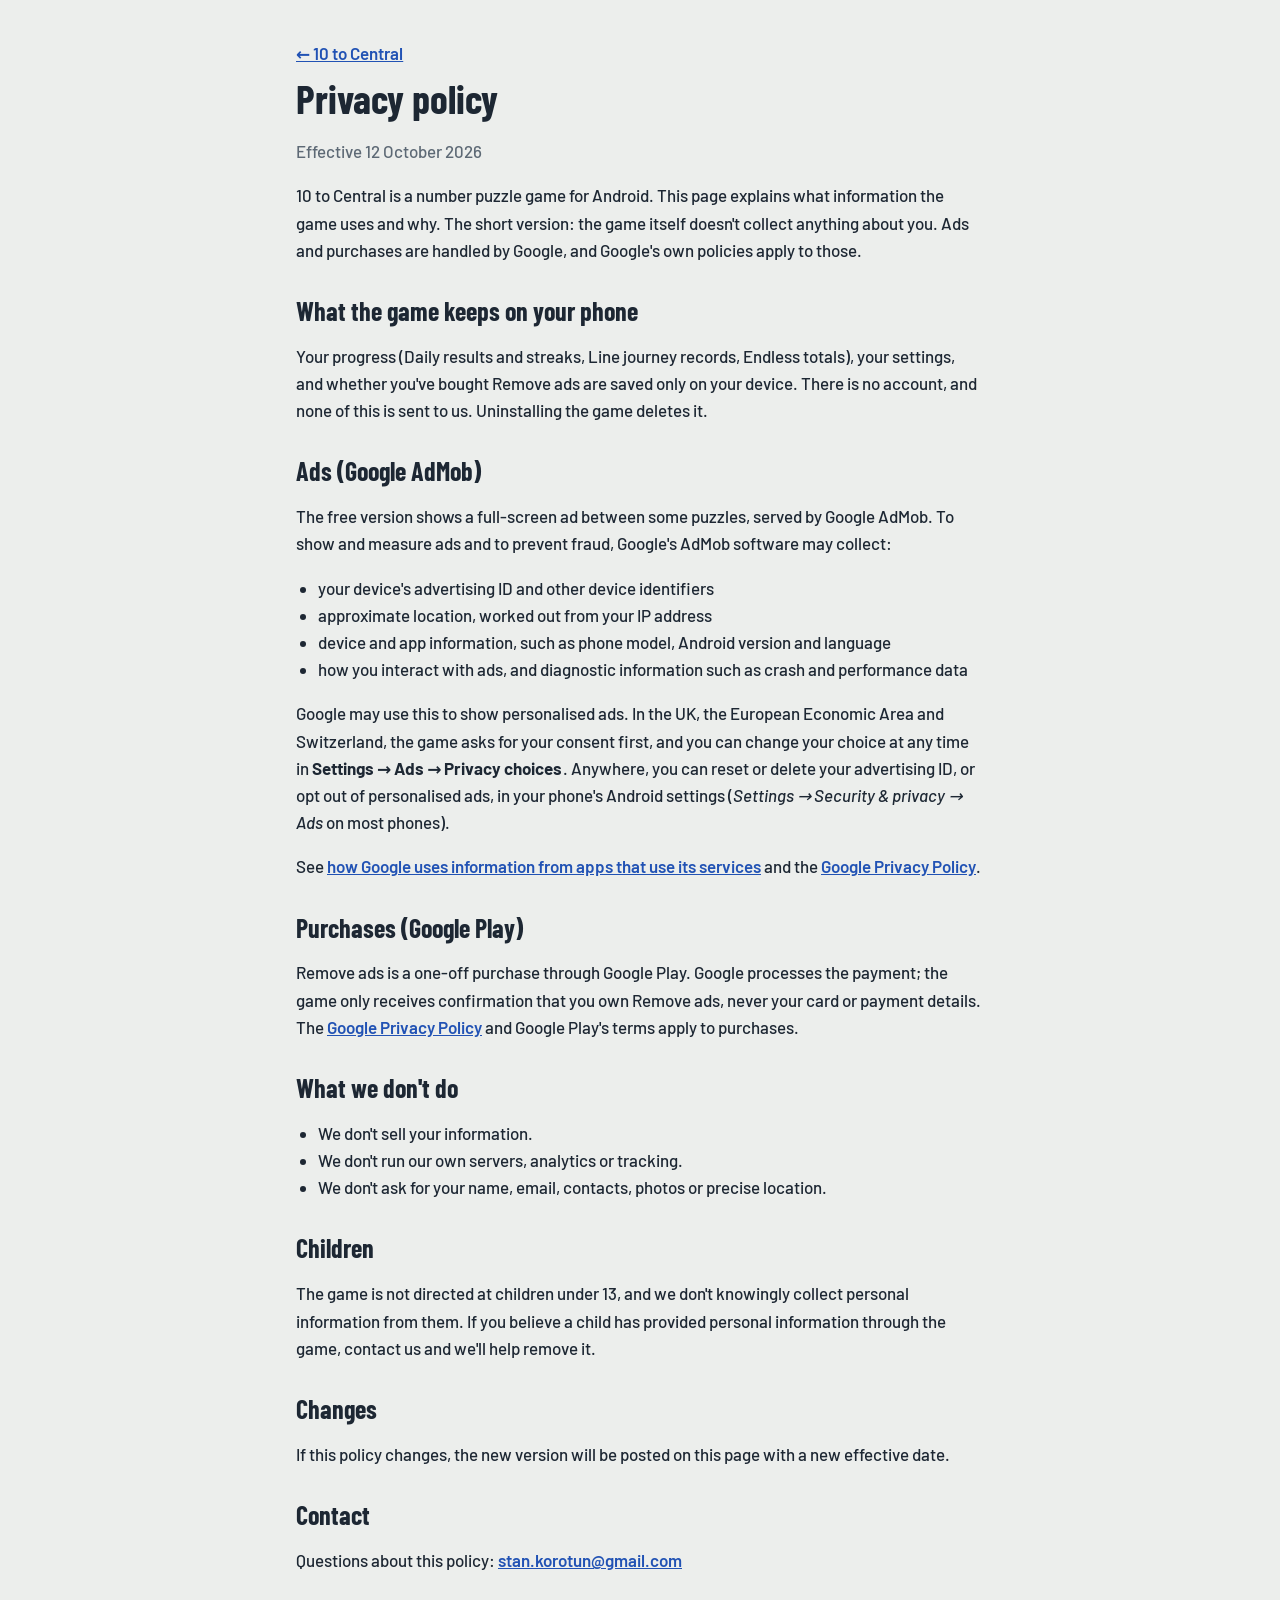
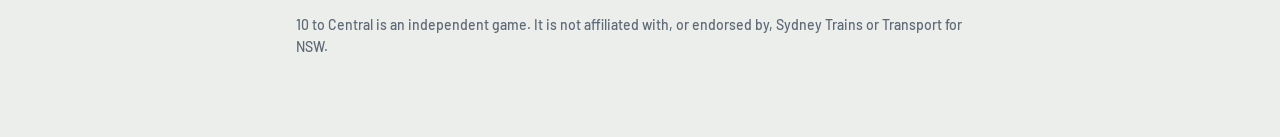
==== privacy.html @ dd7ed43f "10 to Central: home page, privacy policy, app-ads.txt Co-Authored-By: Claude Opus 5.5 <noreply@anthr" ====
<!doctype html>
<html lang="en-AU">
<head>
<meta charset="utf-8">
<meta name="viewport" content="width=device-width, initial-scale=1">
<title>10 to Central · Privacy policy</title>
<link rel="icon" href="icon.png">
<link rel="stylesheet" href="style.css">
</head>
<body>
<main>
<p class="back"><a href="./">← 10 to Central</a></p>
<h1>Privacy policy</h1>
<p class="muted">Effective 12 October 2026</p>

<p>10 to Central is a number puzzle game for Android. This page explains what information the
game uses and why. The short version: the game itself doesn't collect anything about you. Ads
and purchases are handled by Google, and Google's own policies apply to those.</p>

<h2>What the game keeps on your phone</h2>
<p>Your progress (Daily results and streaks, Line journey records, Endless totals), your
settings, and whether you've bought Remove ads are saved only on your device. There is no
account, and none of this is sent to us. Uninstalling the game deletes it.</p>

<h2>Ads (Google AdMob)</h2>
<p>The free version shows a full-screen ad between some puzzles, served by Google AdMob. To show
and measure ads and to prevent fraud, Google's AdMob software may collect:</p>
<ul>
<li>your device's advertising ID and other device identifiers</li>
<li>approximate location, worked out from your IP address</li>
<li>device and app information, such as phone model, Android version and language</li>
<li>how you interact with ads, and diagnostic information such as crash and performance data</li>
</ul>
<p>Google may use this to show personalised ads. In the UK, the European Economic Area and
Switzerland, the game asks for your consent first, and you can change your choice at any time
in <strong>Settings → Ads → Privacy choices</strong>. Anywhere, you can reset or delete your
advertising ID, or opt out of personalised ads, in your phone's Android settings
(<em>Settings → Security &amp; privacy → Ads</em> on most phones).</p>
<p>See <a href="https://policies.google.com/technologies/partner-sites">how Google uses
information from apps that use its services</a> and the
<a href="https://policies.google.com/privacy">Google Privacy Policy</a>.</p>

<h2>Purchases (Google Play)</h2>
<p>Remove ads is a one-off purchase through Google Play. Google processes the payment; the game
only receives confirmation that you own Remove ads, never your card or payment details. The
<a href="https://policies.google.com/privacy">Google Privacy Policy</a> and Google Play's terms
apply to purchases.</p>

<h2>What we don't do</h2>
<ul>
<li>We don't sell your information.</li>
<li>We don't run our own servers, analytics or tracking.</li>
<li>We don't ask for your name, email, contacts, photos or precise location.</li>
</ul>

<h2>Children</h2>
<p>The game is not directed at children under 13, and we don't knowingly collect personal
information from them. If you believe a child has provided personal information through the
game, contact us and we'll help remove it.</p>

<h2>Changes</h2>
<p>If this policy changes, the new version will be posted on this page with a new effective
date.</p>

<h2>Contact</h2>
<p>Questions about this policy: <a href="mailto:stan.korotun@gmail.com">stan.korotun@gmail.com</a></p>

<p class="muted small">10 to Central is an independent game. It is not affiliated with, or
endorsed by, Sydney Trains or Transport for NSW.</p>
</main>
</body>
</html>
---- style.css ----
@import url("https://fonts.googleapis.com/css2?family=Barlow:wght@500;600&family=Barlow+Condensed:wght@700&display=swap");

:root {
	--wall: #ECEEEC;
	--card: #FFFFFF;
	--ink: #1D2733;
	--muted: #5D6975;
	--rail: #FFC20E;
	--seat: #2152B4;
	--seam: #CDD2D4;
}

@media (prefers-color-scheme: dark) {
	:root {
		--wall: #12171D;
		--card: #1B222B;
		--ink: #E8ECEF;
		--muted: #9AA6B2;
		--seat: #8CAFF0;
		--seam: #2E3843;
	}
}

* { box-sizing: border-box; }

body {
	margin: 0;
	background: var(--wall);
	color: var(--ink);
	font: 500 17px/1.6 "Barlow", system-ui, sans-serif;
}

main {
	max-width: 720px;
	margin: 0 auto;
	padding: 40px 16px 64px;
}

h1, h2 {
	font-family: "Barlow Condensed", "Barlow", sans-serif;
	font-weight: 700;
	line-height: 1.15;
}

h1 { font-size: 40px; margin: 8px 0 4px; }
h2 { font-size: 26px; margin: 32px 0 8px; }

a { color: var(--seat); font-weight: 600; }

ul { padding-left: 22px; }

.icon { border-radius: 24px; display: block; }
.lead { font-size: 21px; font-weight: 600; margin-top: 0; }
.muted { color: var(--muted); }
.small { font-size: 14px; margin-top: 40px; }
.back { margin: 0 0 8px; }
.links { list-style: none; padding: 0; display: flex; gap: 24px; }
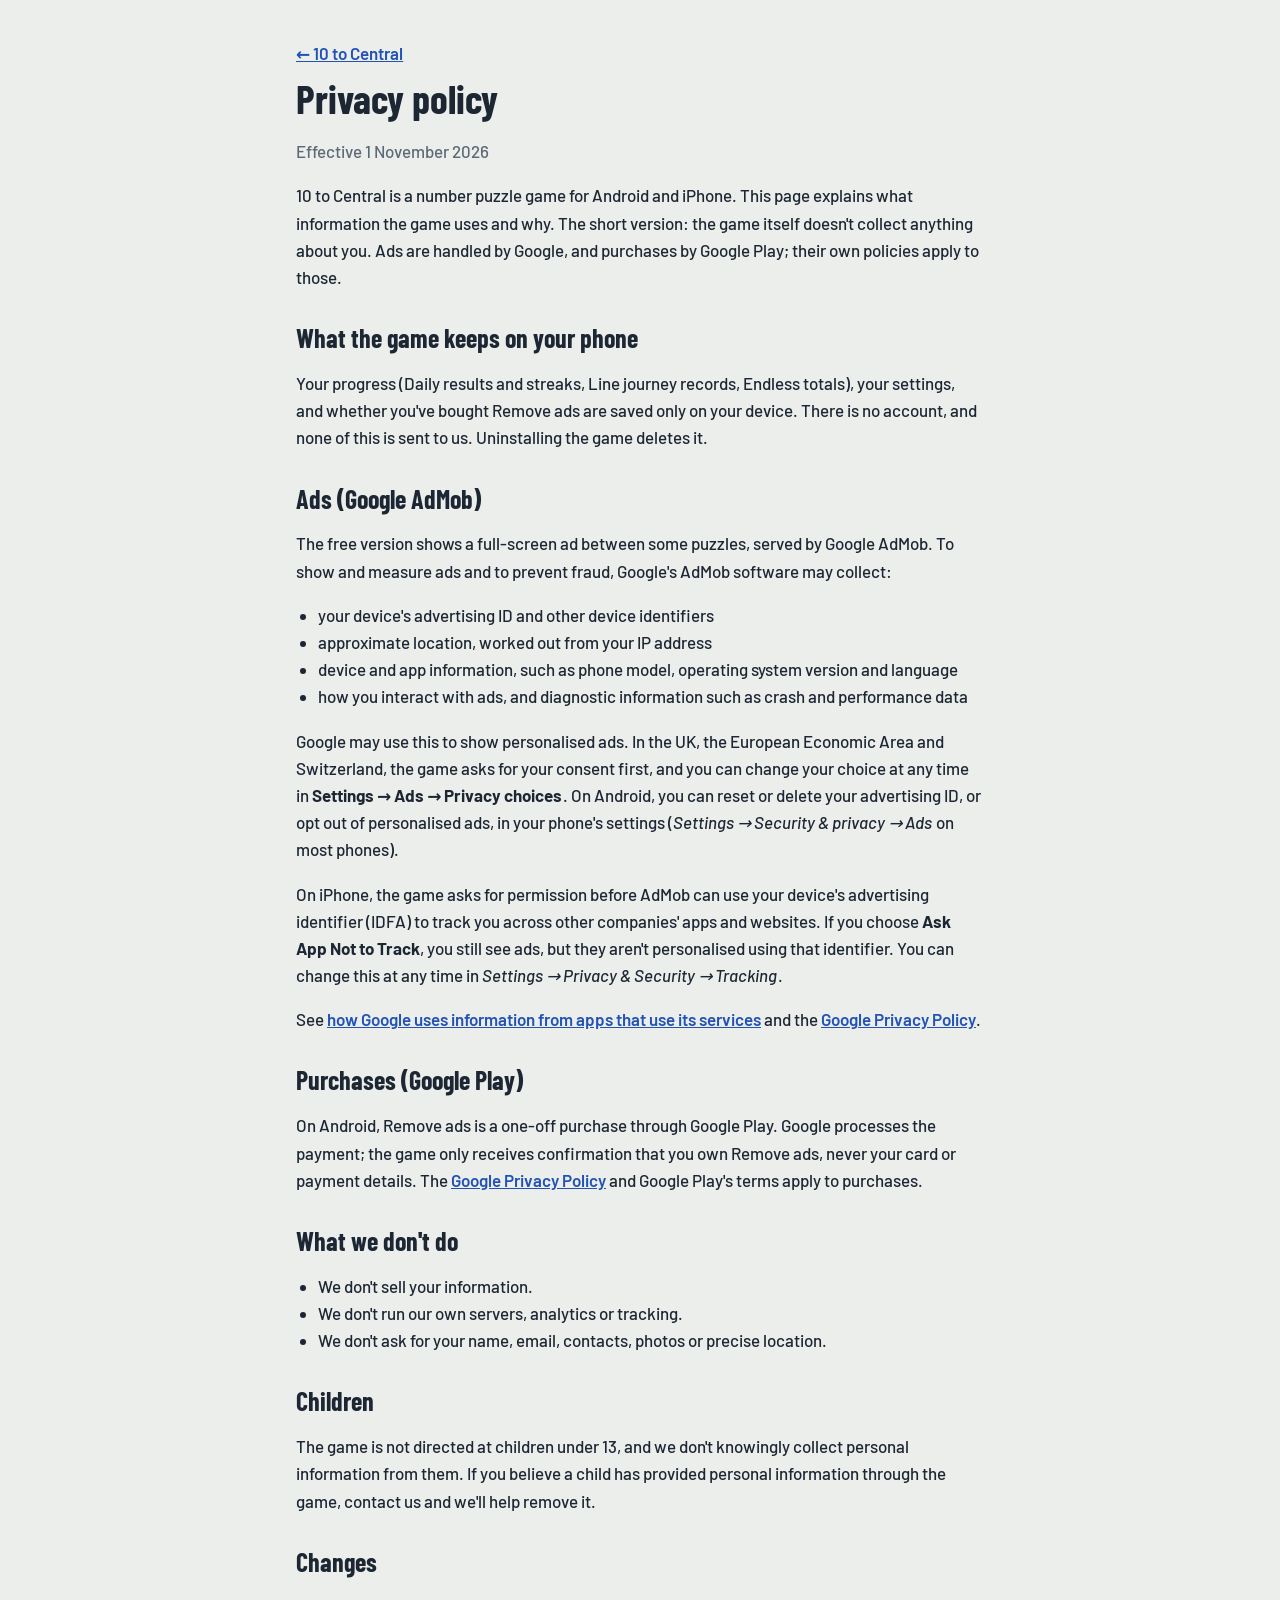
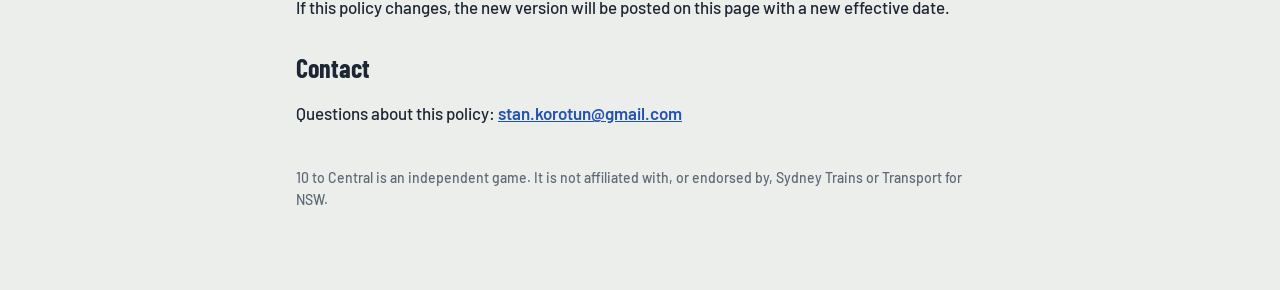
==== commit bc12ce45: "iPhone: privacy policy covers App Tracking Transparency; support email on home page Co-Authored-By: " ====
--- a/privacy.html
+++ b/privacy.html
@@ -11,11 +11,11 @@
 <main>
 <p class="back"><a href="./">← 10 to Central</a></p>
 <h1>Privacy policy</h1>
-<p class="muted">Effective 12 October 2026</p>
+<p class="muted">Effective 1 November 2026</p>
 
-<p>10 to Central is a number puzzle game for Android. This page explains what information the
+<p>10 to Central is a number puzzle game for Android and iPhone. This page explains what information the
 game uses and why. The short version: the game itself doesn't collect anything about you. Ads
-and purchases are handled by Google, and Google's own policies apply to those.</p>
+are handled by Google, and purchases by Google Play; their own policies apply to those.</p>
 
 <h2>What the game keeps on your phone</h2>
 <p>Your progress (Daily results and streaks, Line journey records, Endless totals), your
@@ -28,20 +28,25 @@
 <ul>
 <li>your device's advertising ID and other device identifiers</li>
 <li>approximate location, worked out from your IP address</li>
-<li>device and app information, such as phone model, Android version and language</li>
+<li>device and app information, such as phone model, operating system version and language</li>
 <li>how you interact with ads, and diagnostic information such as crash and performance data</li>
 </ul>
 <p>Google may use this to show personalised ads. In the UK, the European Economic Area and
 Switzerland, the game asks for your consent first, and you can change your choice at any time
-in <strong>Settings → Ads → Privacy choices</strong>. Anywhere, you can reset or delete your
-advertising ID, or opt out of personalised ads, in your phone's Android settings
+in <strong>Settings → Ads → Privacy choices</strong>. On Android, you can reset or delete your
+advertising ID, or opt out of personalised ads, in your phone's settings
 (<em>Settings → Security &amp; privacy → Ads</em> on most phones).</p>
+<p>On iPhone, the game asks for permission before AdMob can use your device's advertising
+identifier (IDFA) to track you across other companies' apps and websites. If you choose
+<strong>Ask App Not to Track</strong>, you still see ads, but they aren't personalised using
+that identifier. You can change this at any time in <em>Settings → Privacy &amp; Security →
+Tracking</em>.</p>
 <p>See <a href="https://policies.google.com/technologies/partner-sites">how Google uses
 information from apps that use its services</a> and the
 <a href="https://policies.google.com/privacy">Google Privacy Policy</a>.</p>
 
 <h2>Purchases (Google Play)</h2>
-<p>Remove ads is a one-off purchase through Google Play. Google processes the payment; the game
+<p>On Android, Remove ads is a one-off purchase through Google Play. Google processes the payment; the game
 only receives confirmation that you own Remove ads, never your card or payment details. The
 <a href="https://policies.google.com/privacy">Google Privacy Policy</a> and Google Play's terms
 apply to purchases.</p>
